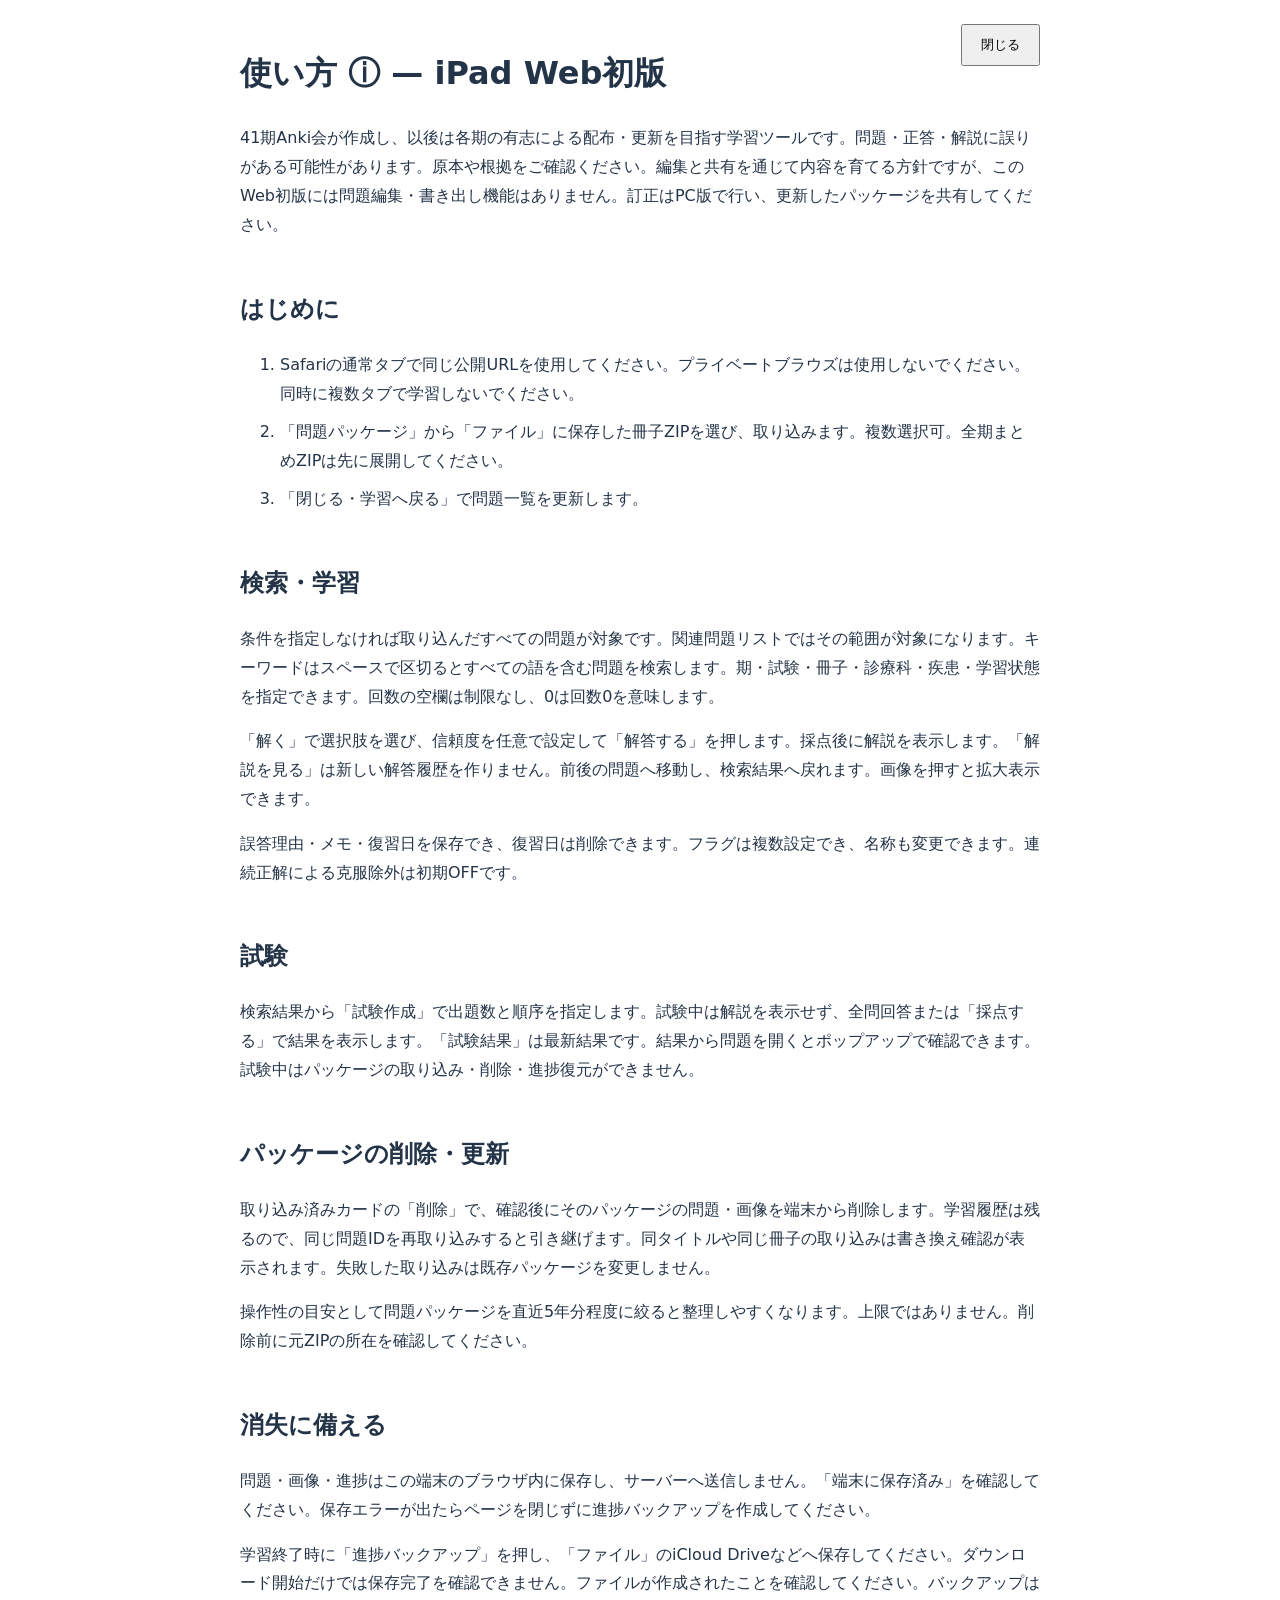
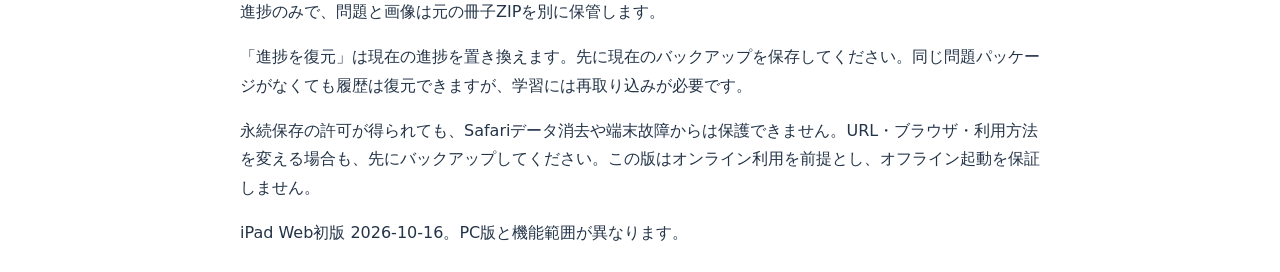
==== ipad/help.html @ 6aecf60f "Publish iPad study app with local package import and progress backup" ====
<!doctype html><html lang="ja"><meta charset="utf-8"><meta name="viewport" content="width=device-width,initial-scale=1"><title>iPad Web版の使い方</title><style>body{font:16px/1.8 system-ui,sans-serif;max-width:800px;margin:auto;padding:24px;color:#243448}h2{margin-top:2em}button{padding:10px 18px;position:sticky;top:8px;float:right}li{margin:.6em 0}</style><button id="close">閉じる</button><h1>使い方 ⓘ — iPad Web初版</h1><p>41期Anki会が作成し、以後は各期の有志による配布・更新を目指す学習ツールです。問題・正答・解説に誤りがある可能性があります。原本や根拠をご確認ください。編集と共有を通じて内容を育てる方針ですが、このWeb初版には問題編集・書き出し機能はありません。訂正はPC版で行い、更新したパッケージを共有してください。</p><h2>はじめに</h2><ol><li>Safariの通常タブで同じ公開URLを使用してください。プライベートブラウズは使用しないでください。同時に複数タブで学習しないでください。</li><li>「問題パッケージ」から「ファイル」に保存した冊子ZIPを選び、取り込みます。複数選択可。全期まとめZIPは先に展開してください。</li><li>「閉じる・学習へ戻る」で問題一覧を更新します。</li></ol><h2>検索・学習</h2><p>条件を指定しなければ取り込んだすべての問題が対象です。関連問題リストではその範囲が対象になります。キーワードはスペースで区切るとすべての語を含む問題を検索します。期・試験・冊子・診療科・疾患・学習状態を指定できます。回数の空欄は制限なし、0は回数0を意味します。</p><p>「解く」で選択肢を選び、信頼度を任意で設定して「解答する」を押します。採点後に解説を表示します。「解説を見る」は新しい解答履歴を作りません。前後の問題へ移動し、検索結果へ戻れます。画像を押すと拡大表示できます。</p><p>誤答理由・メモ・復習日を保存でき、復習日は削除できます。フラグは複数設定でき、名称も変更できます。連続正解による克服除外は初期OFFです。</p><h2>試験</h2><p>検索結果から「試験作成」で出題数と順序を指定します。試験中は解説を表示せず、全問回答または「採点する」で結果を表示します。「試験結果」は最新結果です。結果から問題を開くとポップアップで確認できます。試験中はパッケージの取り込み・削除・進捗復元ができません。</p><h2>パッケージの削除・更新</h2><p>取り込み済みカードの「削除」で、確認後にそのパッケージの問題・画像を端末から削除します。学習履歴は残るので、同じ問題IDを再取り込みすると引き継げます。同タイトルや同じ冊子の取り込みは書き換え確認が表示されます。失敗した取り込みは既存パッケージを変更しません。</p><p>操作性の目安として問題パッケージを直近5年分程度に絞ると整理しやすくなります。上限ではありません。削除前に元ZIPの所在を確認してください。</p><h2>消失に備える</h2><p>問題・画像・進捗はこの端末のブラウザ内に保存し、サーバーへ送信しません。「端末に保存済み」を確認してください。保存エラーが出たらページを閉じずに進捗バックアップを作成してください。</p><p>学習終了時に「進捗バックアップ」を押し、「ファイル」のiCloud Driveなどへ保存してください。ダウンロード開始だけでは保存完了を確認できません。ファイルが作成されたことを確認してください。バックアップは進捗のみで、問題と画像は元の冊子ZIPを別に保管します。</p><p>「進捗を復元」は現在の進捗を置き換えます。先に現在のバックアップを保存してください。同じ問題パッケージがなくても履歴は復元できますが、学習には再取り込みが必要です。</p><p>永続保存の許可が得られても、Safariデータ消去や端末故障からは保護できません。URL・ブラウザ・利用方法を変える場合も、先にバックアップしてください。この版はオンライン利用を前提とし、オフライン起動を保証しません。</p><footer>iPad Web初版 2026-10-16。PC版と機能範囲が異なります。</footer><script>const close=()=>parent.postMessage('exam-help-close',location.origin);document.getElementById('close').onclick=close;document.addEventListener('keydown',e=>{if(e.key==='Escape')close()});</script></html>
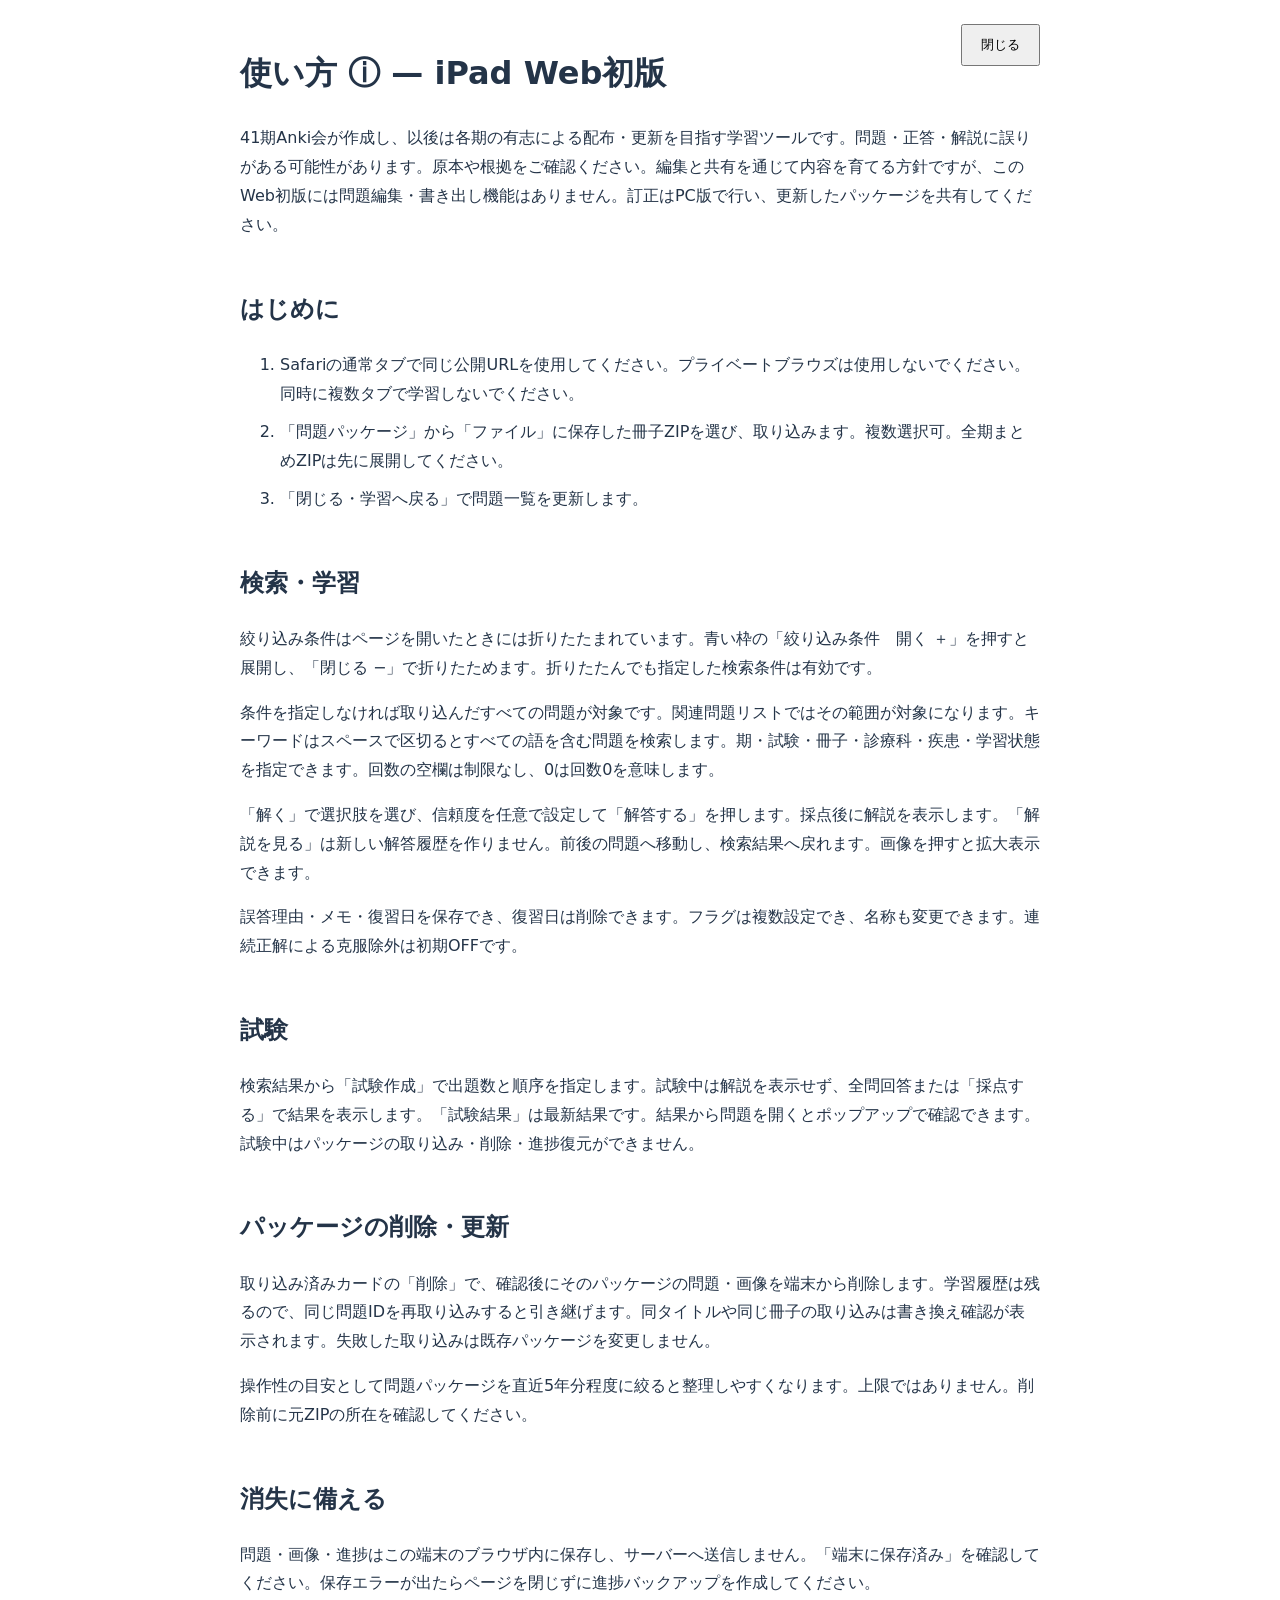
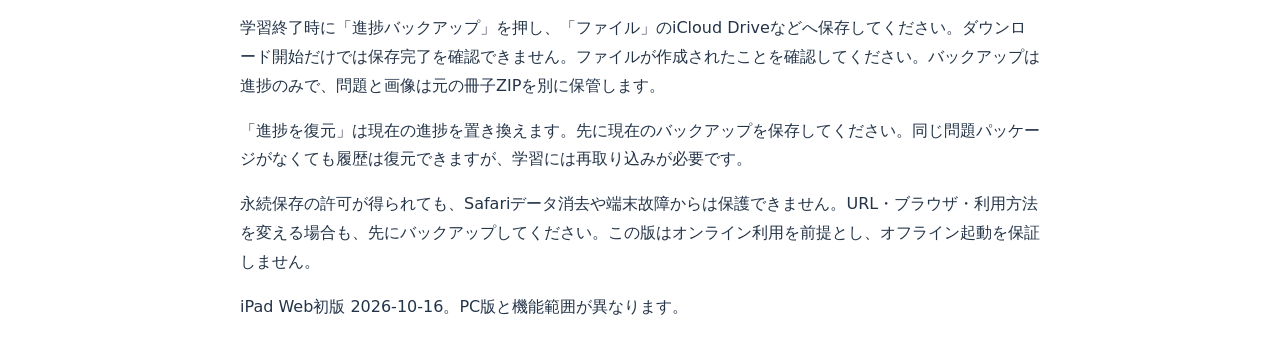
==== commit 3c07f4bd: "Collapse iPad filters by default and emphasize the toggle" ====
--- a/ipad/help.html
+++ b/ipad/help.html
@@ -1 +1 @@
-<!doctype html><html lang="ja"><meta charset="utf-8"><meta name="viewport" content="width=device-width,initial-scale=1"><title>iPad Web版の使い方</title><style>body{font:16px/1.8 system-ui,sans-serif;max-width:800px;margin:auto;padding:24px;color:#243448}h2{margin-top:2em}button{padding:10px 18px;position:sticky;top:8px;float:right}li{margin:.6em 0}</style><button id="close">閉じる</button><h1>使い方 ⓘ — iPad Web初版</h1><p>41期Anki会が作成し、以後は各期の有志による配布・更新を目指す学習ツールです。問題・正答・解説に誤りがある可能性があります。原本や根拠をご確認ください。編集と共有を通じて内容を育てる方針ですが、このWeb初版には問題編集・書き出し機能はありません。訂正はPC版で行い、更新したパッケージを共有してください。</p><h2>はじめに</h2><ol><li>Safariの通常タブで同じ公開URLを使用してください。プライベートブラウズは使用しないでください。同時に複数タブで学習しないでください。</li><li>「問題パッケージ」から「ファイル」に保存した冊子ZIPを選び、取り込みます。複数選択可。全期まとめZIPは先に展開してください。</li><li>「閉じる・学習へ戻る」で問題一覧を更新します。</li></ol><h2>検索・学習</h2><p>条件を指定しなければ取り込んだすべての問題が対象です。関連問題リストではその範囲が対象になります。キーワードはスペースで区切るとすべての語を含む問題を検索します。期・試験・冊子・診療科・疾患・学習状態を指定できます。回数の空欄は制限なし、0は回数0を意味します。</p><p>「解く」で選択肢を選び、信頼度を任意で設定して「解答する」を押します。採点後に解説を表示します。「解説を見る」は新しい解答履歴を作りません。前後の問題へ移動し、検索結果へ戻れます。画像を押すと拡大表示できます。</p><p>誤答理由・メモ・復習日を保存でき、復習日は削除できます。フラグは複数設定でき、名称も変更できます。連続正解による克服除外は初期OFFです。</p><h2>試験</h2><p>検索結果から「試験作成」で出題数と順序を指定します。試験中は解説を表示せず、全問回答または「採点する」で結果を表示します。「試験結果」は最新結果です。結果から問題を開くとポップアップで確認できます。試験中はパッケージの取り込み・削除・進捗復元ができません。</p><h2>パッケージの削除・更新</h2><p>取り込み済みカードの「削除」で、確認後にそのパッケージの問題・画像を端末から削除します。学習履歴は残るので、同じ問題IDを再取り込みすると引き継げます。同タイトルや同じ冊子の取り込みは書き換え確認が表示されます。失敗した取り込みは既存パッケージを変更しません。</p><p>操作性の目安として問題パッケージを直近5年分程度に絞ると整理しやすくなります。上限ではありません。削除前に元ZIPの所在を確認してください。</p><h2>消失に備える</h2><p>問題・画像・進捗はこの端末のブラウザ内に保存し、サーバーへ送信しません。「端末に保存済み」を確認してください。保存エラーが出たらページを閉じずに進捗バックアップを作成してください。</p><p>学習終了時に「進捗バックアップ」を押し、「ファイル」のiCloud Driveなどへ保存してください。ダウンロード開始だけでは保存完了を確認できません。ファイルが作成されたことを確認してください。バックアップは進捗のみで、問題と画像は元の冊子ZIPを別に保管します。</p><p>「進捗を復元」は現在の進捗を置き換えます。先に現在のバックアップを保存してください。同じ問題パッケージがなくても履歴は復元できますが、学習には再取り込みが必要です。</p><p>永続保存の許可が得られても、Safariデータ消去や端末故障からは保護できません。URL・ブラウザ・利用方法を変える場合も、先にバックアップしてください。この版はオンライン利用を前提とし、オフライン起動を保証しません。</p><footer>iPad Web初版 2026-10-16。PC版と機能範囲が異なります。</footer><script>const close=()=>parent.postMessage('exam-help-close',location.origin);document.getElementById('close').onclick=close;document.addEventListener('keydown',e=>{if(e.key==='Escape')close()});</script></html>
+<!doctype html><html lang="ja"><meta charset="utf-8"><meta name="viewport" content="width=device-width,initial-scale=1"><title>iPad Web版の使い方</title><style>body{font:16px/1.8 system-ui,sans-serif;max-width:800px;margin:auto;padding:24px;color:#243448}h2{margin-top:2em}button{padding:10px 18px;position:sticky;top:8px;float:right}li{margin:.6em 0}</style><button id="close">閉じる</button><h1>使い方 ⓘ — iPad Web初版</h1><p>41期Anki会が作成し、以後は各期の有志による配布・更新を目指す学習ツールです。問題・正答・解説に誤りがある可能性があります。原本や根拠をご確認ください。編集と共有を通じて内容を育てる方針ですが、このWeb初版には問題編集・書き出し機能はありません。訂正はPC版で行い、更新したパッケージを共有してください。</p><h2>はじめに</h2><ol><li>Safariの通常タブで同じ公開URLを使用してください。プライベートブラウズは使用しないでください。同時に複数タブで学習しないでください。</li><li>「問題パッケージ」から「ファイル」に保存した冊子ZIPを選び、取り込みます。複数選択可。全期まとめZIPは先に展開してください。</li><li>「閉じる・学習へ戻る」で問題一覧を更新します。</li></ol><h2>検索・学習</h2><p>絞り込み条件はページを開いたときには折りたたまれています。青い枠の「絞り込み条件　開く ＋」を押すと展開し、「閉じる −」で折りたためます。折りたたんでも指定した検索条件は有効です。</p><p>条件を指定しなければ取り込んだすべての問題が対象です。関連問題リストではその範囲が対象になります。キーワードはスペースで区切るとすべての語を含む問題を検索します。期・試験・冊子・診療科・疾患・学習状態を指定できます。回数の空欄は制限なし、0は回数0を意味します。</p><p>「解く」で選択肢を選び、信頼度を任意で設定して「解答する」を押します。採点後に解説を表示します。「解説を見る」は新しい解答履歴を作りません。前後の問題へ移動し、検索結果へ戻れます。画像を押すと拡大表示できます。</p><p>誤答理由・メモ・復習日を保存でき、復習日は削除できます。フラグは複数設定でき、名称も変更できます。連続正解による克服除外は初期OFFです。</p><h2>試験</h2><p>検索結果から「試験作成」で出題数と順序を指定します。試験中は解説を表示せず、全問回答または「採点する」で結果を表示します。「試験結果」は最新結果です。結果から問題を開くとポップアップで確認できます。試験中はパッケージの取り込み・削除・進捗復元ができません。</p><h2>パッケージの削除・更新</h2><p>取り込み済みカードの「削除」で、確認後にそのパッケージの問題・画像を端末から削除します。学習履歴は残るので、同じ問題IDを再取り込みすると引き継げます。同タイトルや同じ冊子の取り込みは書き換え確認が表示されます。失敗した取り込みは既存パッケージを変更しません。</p><p>操作性の目安として問題パッケージを直近5年分程度に絞ると整理しやすくなります。上限ではありません。削除前に元ZIPの所在を確認してください。</p><h2>消失に備える</h2><p>問題・画像・進捗はこの端末のブラウザ内に保存し、サーバーへ送信しません。「端末に保存済み」を確認してください。保存エラーが出たらページを閉じずに進捗バックアップを作成してください。</p><p>学習終了時に「進捗バックアップ」を押し、「ファイル」のiCloud Driveなどへ保存してください。ダウンロード開始だけでは保存完了を確認できません。ファイルが作成されたことを確認してください。バックアップは進捗のみで、問題と画像は元の冊子ZIPを別に保管します。</p><p>「進捗を復元」は現在の進捗を置き換えます。先に現在のバックアップを保存してください。同じ問題パッケージがなくても履歴は復元できますが、学習には再取り込みが必要です。</p><p>永続保存の許可が得られても、Safariデータ消去や端末故障からは保護できません。URL・ブラウザ・利用方法を変える場合も、先にバックアップしてください。この版はオンライン利用を前提とし、オフライン起動を保証しません。</p><footer>iPad Web初版 2026-10-16。PC版と機能範囲が異なります。</footer><script>const close=()=>parent.postMessage('exam-help-close',location.origin);document.getElementById('close').onclick=close;document.addEventListener('keydown',e=>{if(e.key==='Escape')close()});</script></html>
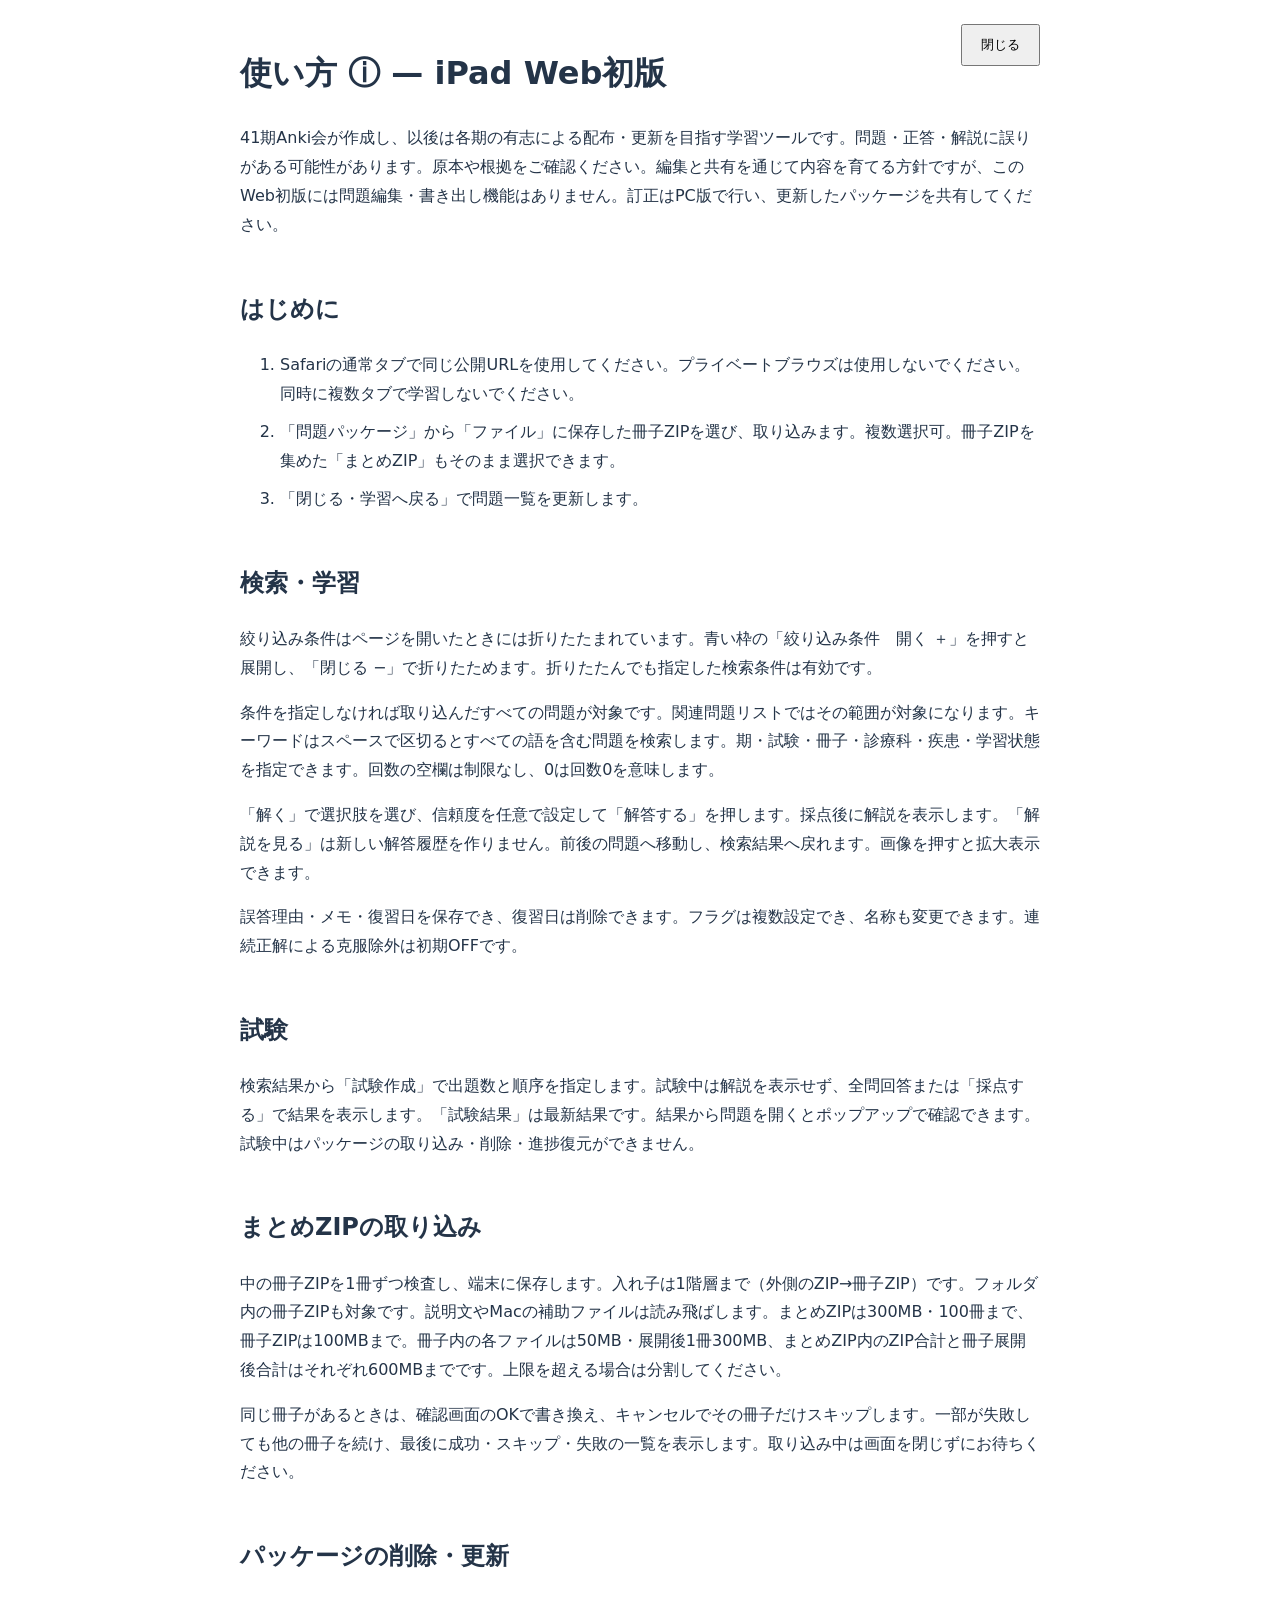
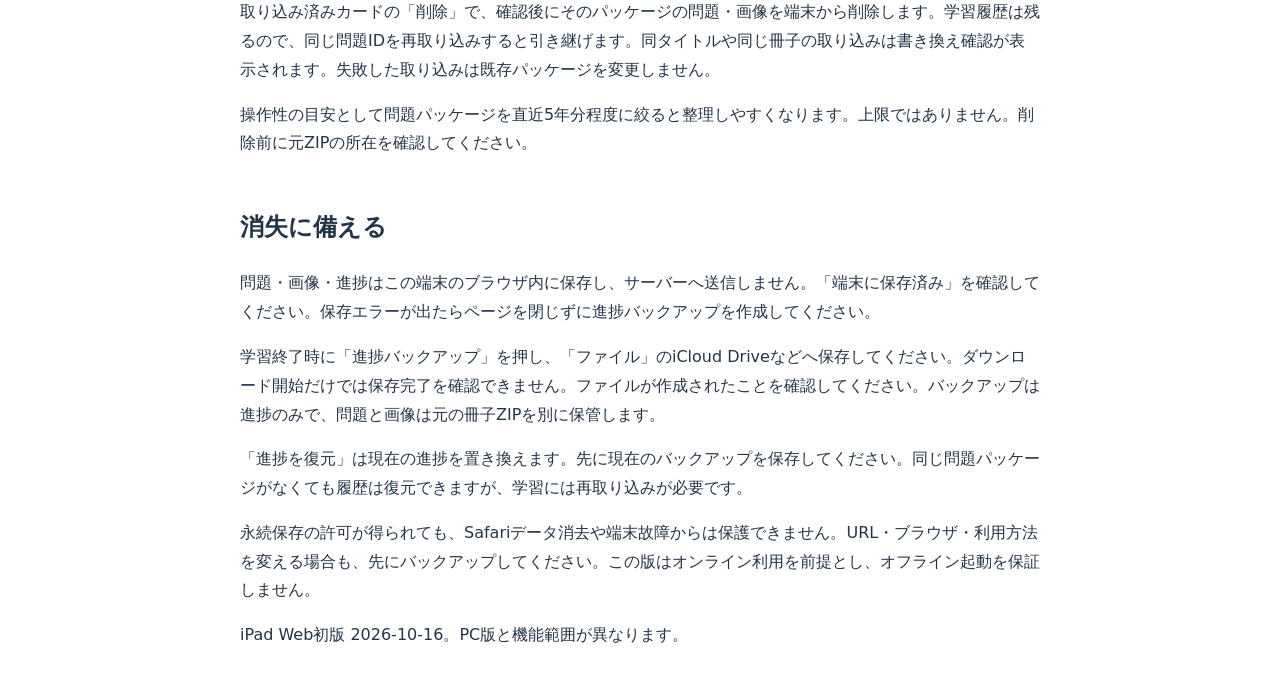
==== commit 52ce5908: "Support sequential imports from package bundle ZIPs" ====
--- a/ipad/help.html
+++ b/ipad/help.html
@@ -1 +1 @@
-<!doctype html><html lang="ja"><meta charset="utf-8"><meta name="viewport" content="width=device-width,initial-scale=1"><title>iPad Web版の使い方</title><style>body{font:16px/1.8 system-ui,sans-serif;max-width:800px;margin:auto;padding:24px;color:#243448}h2{margin-top:2em}button{padding:10px 18px;position:sticky;top:8px;float:right}li{margin:.6em 0}</style><button id="close">閉じる</button><h1>使い方 ⓘ — iPad Web初版</h1><p>41期Anki会が作成し、以後は各期の有志による配布・更新を目指す学習ツールです。問題・正答・解説に誤りがある可能性があります。原本や根拠をご確認ください。編集と共有を通じて内容を育てる方針ですが、このWeb初版には問題編集・書き出し機能はありません。訂正はPC版で行い、更新したパッケージを共有してください。</p><h2>はじめに</h2><ol><li>Safariの通常タブで同じ公開URLを使用してください。プライベートブラウズは使用しないでください。同時に複数タブで学習しないでください。</li><li>「問題パッケージ」から「ファイル」に保存した冊子ZIPを選び、取り込みます。複数選択可。全期まとめZIPは先に展開してください。</li><li>「閉じる・学習へ戻る」で問題一覧を更新します。</li></ol><h2>検索・学習</h2><p>絞り込み条件はページを開いたときには折りたたまれています。青い枠の「絞り込み条件　開く ＋」を押すと展開し、「閉じる −」で折りたためます。折りたたんでも指定した検索条件は有効です。</p><p>条件を指定しなければ取り込んだすべての問題が対象です。関連問題リストではその範囲が対象になります。キーワードはスペースで区切るとすべての語を含む問題を検索します。期・試験・冊子・診療科・疾患・学習状態を指定できます。回数の空欄は制限なし、0は回数0を意味します。</p><p>「解く」で選択肢を選び、信頼度を任意で設定して「解答する」を押します。採点後に解説を表示します。「解説を見る」は新しい解答履歴を作りません。前後の問題へ移動し、検索結果へ戻れます。画像を押すと拡大表示できます。</p><p>誤答理由・メモ・復習日を保存でき、復習日は削除できます。フラグは複数設定でき、名称も変更できます。連続正解による克服除外は初期OFFです。</p><h2>試験</h2><p>検索結果から「試験作成」で出題数と順序を指定します。試験中は解説を表示せず、全問回答または「採点する」で結果を表示します。「試験結果」は最新結果です。結果から問題を開くとポップアップで確認できます。試験中はパッケージの取り込み・削除・進捗復元ができません。</p><h2>パッケージの削除・更新</h2><p>取り込み済みカードの「削除」で、確認後にそのパッケージの問題・画像を端末から削除します。学習履歴は残るので、同じ問題IDを再取り込みすると引き継げます。同タイトルや同じ冊子の取り込みは書き換え確認が表示されます。失敗した取り込みは既存パッケージを変更しません。</p><p>操作性の目安として問題パッケージを直近5年分程度に絞ると整理しやすくなります。上限ではありません。削除前に元ZIPの所在を確認してください。</p><h2>消失に備える</h2><p>問題・画像・進捗はこの端末のブラウザ内に保存し、サーバーへ送信しません。「端末に保存済み」を確認してください。保存エラーが出たらページを閉じずに進捗バックアップを作成してください。</p><p>学習終了時に「進捗バックアップ」を押し、「ファイル」のiCloud Driveなどへ保存してください。ダウンロード開始だけでは保存完了を確認できません。ファイルが作成されたことを確認してください。バックアップは進捗のみで、問題と画像は元の冊子ZIPを別に保管します。</p><p>「進捗を復元」は現在の進捗を置き換えます。先に現在のバックアップを保存してください。同じ問題パッケージがなくても履歴は復元できますが、学習には再取り込みが必要です。</p><p>永続保存の許可が得られても、Safariデータ消去や端末故障からは保護できません。URL・ブラウザ・利用方法を変える場合も、先にバックアップしてください。この版はオンライン利用を前提とし、オフライン起動を保証しません。</p><footer>iPad Web初版 2026-10-16。PC版と機能範囲が異なります。</footer><script>const close=()=>parent.postMessage('exam-help-close',location.origin);document.getElementById('close').onclick=close;document.addEventListener('keydown',e=>{if(e.key==='Escape')close()});</script></html>
+<!doctype html><html lang="ja"><meta charset="utf-8"><meta name="viewport" content="width=device-width,initial-scale=1"><title>iPad Web版の使い方</title><style>body{font:16px/1.8 system-ui,sans-serif;max-width:800px;margin:auto;padding:24px;color:#243448}h2{margin-top:2em}button{padding:10px 18px;position:sticky;top:8px;float:right}li{margin:.6em 0}</style><button id="close">閉じる</button><h1>使い方 ⓘ — iPad Web初版</h1><p>41期Anki会が作成し、以後は各期の有志による配布・更新を目指す学習ツールです。問題・正答・解説に誤りがある可能性があります。原本や根拠をご確認ください。編集と共有を通じて内容を育てる方針ですが、このWeb初版には問題編集・書き出し機能はありません。訂正はPC版で行い、更新したパッケージを共有してください。</p><h2>はじめに</h2><ol><li>Safariの通常タブで同じ公開URLを使用してください。プライベートブラウズは使用しないでください。同時に複数タブで学習しないでください。</li><li>「問題パッケージ」から「ファイル」に保存した冊子ZIPを選び、取り込みます。複数選択可。冊子ZIPを集めた「まとめZIP」もそのまま選択できます。</li><li>「閉じる・学習へ戻る」で問題一覧を更新します。</li></ol><h2>検索・学習</h2><p>絞り込み条件はページを開いたときには折りたたまれています。青い枠の「絞り込み条件　開く ＋」を押すと展開し、「閉じる −」で折りたためます。折りたたんでも指定した検索条件は有効です。</p><p>条件を指定しなければ取り込んだすべての問題が対象です。関連問題リストではその範囲が対象になります。キーワードはスペースで区切るとすべての語を含む問題を検索します。期・試験・冊子・診療科・疾患・学習状態を指定できます。回数の空欄は制限なし、0は回数0を意味します。</p><p>「解く」で選択肢を選び、信頼度を任意で設定して「解答する」を押します。採点後に解説を表示します。「解説を見る」は新しい解答履歴を作りません。前後の問題へ移動し、検索結果へ戻れます。画像を押すと拡大表示できます。</p><p>誤答理由・メモ・復習日を保存でき、復習日は削除できます。フラグは複数設定でき、名称も変更できます。連続正解による克服除外は初期OFFです。</p><h2>試験</h2><p>検索結果から「試験作成」で出題数と順序を指定します。試験中は解説を表示せず、全問回答または「採点する」で結果を表示します。「試験結果」は最新結果です。結果から問題を開くとポップアップで確認できます。試験中はパッケージの取り込み・削除・進捗復元ができません。</p><h2>まとめZIPの取り込み</h2><p>中の冊子ZIPを1冊ずつ検査し、端末に保存します。入れ子は1階層まで（外側のZIP→冊子ZIP）です。フォルダ内の冊子ZIPも対象です。説明文やMacの補助ファイルは読み飛ばします。まとめZIPは300MB・100冊まで、冊子ZIPは100MBまで。冊子内の各ファイルは50MB・展開後1冊300MB、まとめZIP内のZIP合計と冊子展開後合計はそれぞれ600MBまでです。上限を超える場合は分割してください。</p><p>同じ冊子があるときは、確認画面のOKで書き換え、キャンセルでその冊子だけスキップします。一部が失敗しても他の冊子を続け、最後に成功・スキップ・失敗の一覧を表示します。取り込み中は画面を閉じずにお待ちください。</p><h2>パッケージの削除・更新</h2><p>取り込み済みカードの「削除」で、確認後にそのパッケージの問題・画像を端末から削除します。学習履歴は残るので、同じ問題IDを再取り込みすると引き継げます。同タイトルや同じ冊子の取り込みは書き換え確認が表示されます。失敗した取り込みは既存パッケージを変更しません。</p><p>操作性の目安として問題パッケージを直近5年分程度に絞ると整理しやすくなります。上限ではありません。削除前に元ZIPの所在を確認してください。</p><h2>消失に備える</h2><p>問題・画像・進捗はこの端末のブラウザ内に保存し、サーバーへ送信しません。「端末に保存済み」を確認してください。保存エラーが出たらページを閉じずに進捗バックアップを作成してください。</p><p>学習終了時に「進捗バックアップ」を押し、「ファイル」のiCloud Driveなどへ保存してください。ダウンロード開始だけでは保存完了を確認できません。ファイルが作成されたことを確認してください。バックアップは進捗のみで、問題と画像は元の冊子ZIPを別に保管します。</p><p>「進捗を復元」は現在の進捗を置き換えます。先に現在のバックアップを保存してください。同じ問題パッケージがなくても履歴は復元できますが、学習には再取り込みが必要です。</p><p>永続保存の許可が得られても、Safariデータ消去や端末故障からは保護できません。URL・ブラウザ・利用方法を変える場合も、先にバックアップしてください。この版はオンライン利用を前提とし、オフライン起動を保証しません。</p><footer>iPad Web初版 2026-10-16。PC版と機能範囲が異なります。</footer><script>const close=()=>parent.postMessage('exam-help-close',location.origin);document.getElementById('close').onclick=close;document.addEventListener('keydown',e=>{if(e.key==='Escape')close()});</script></html>
